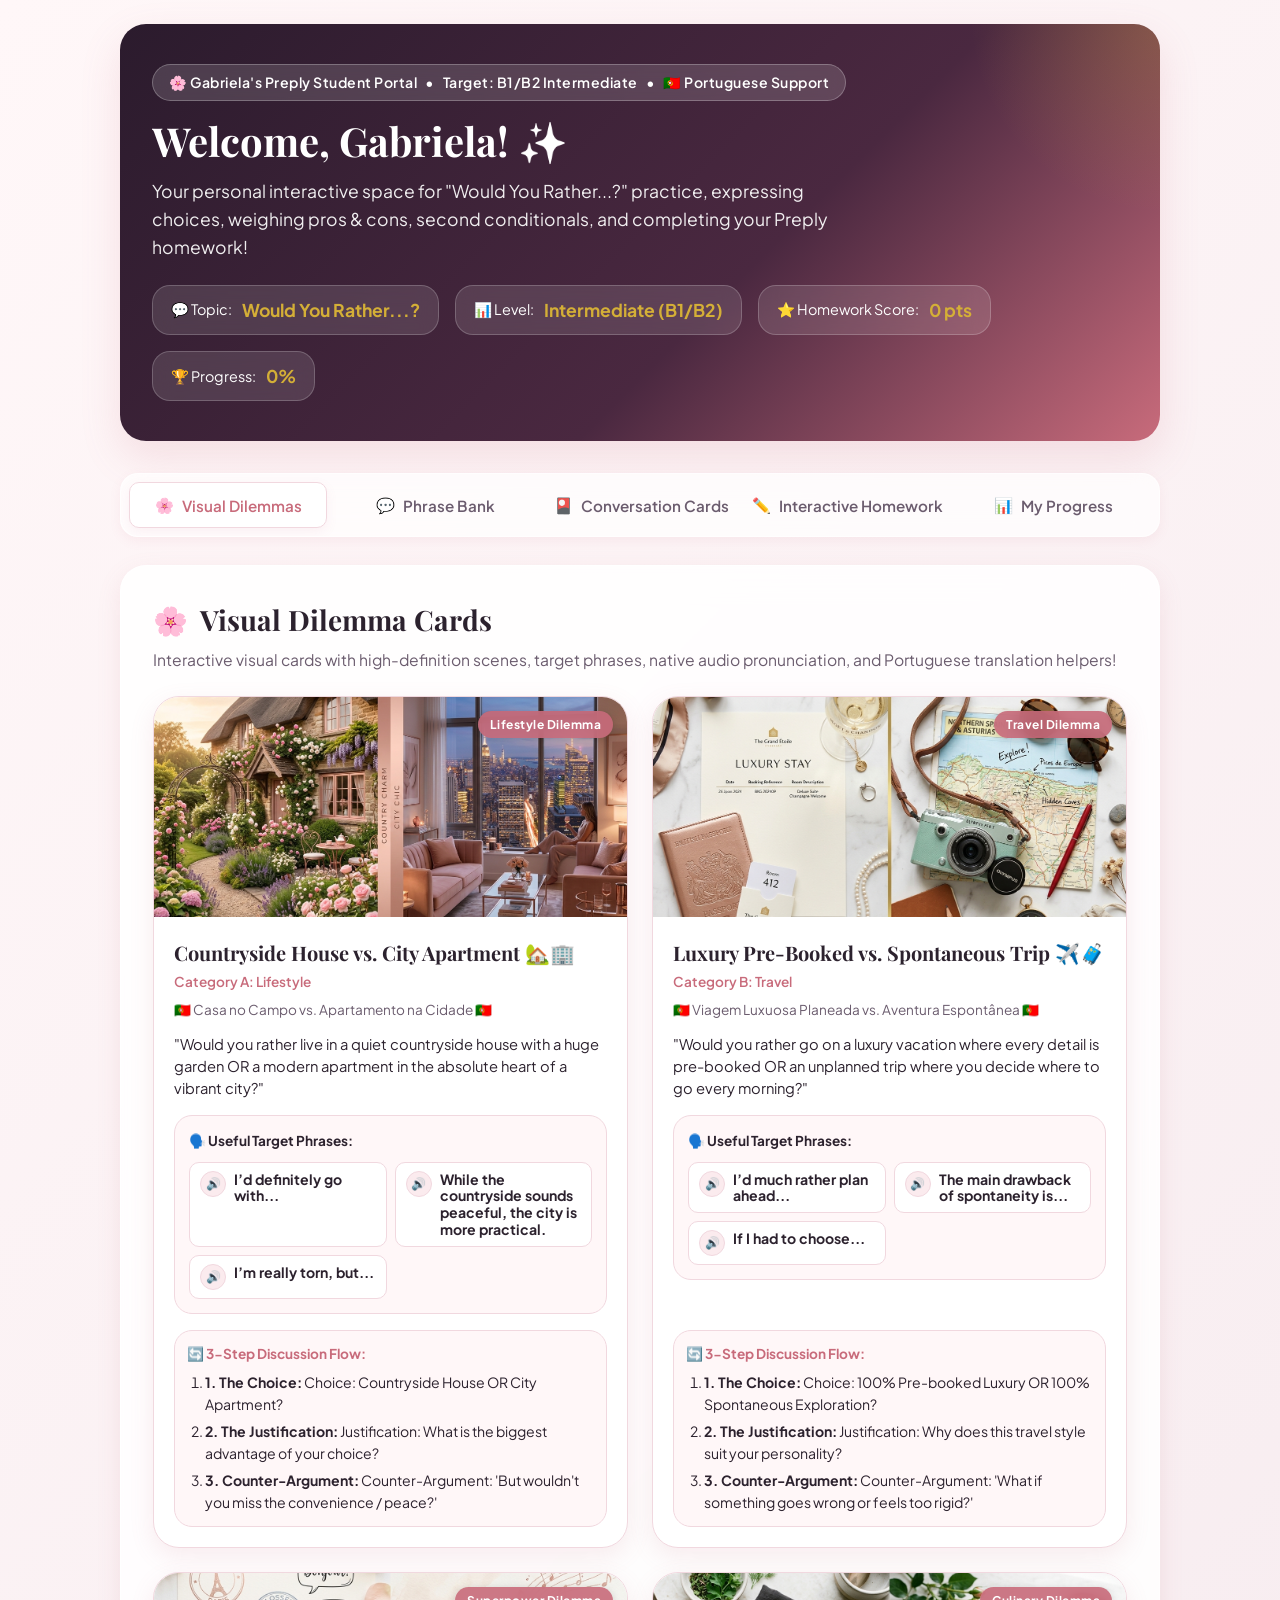
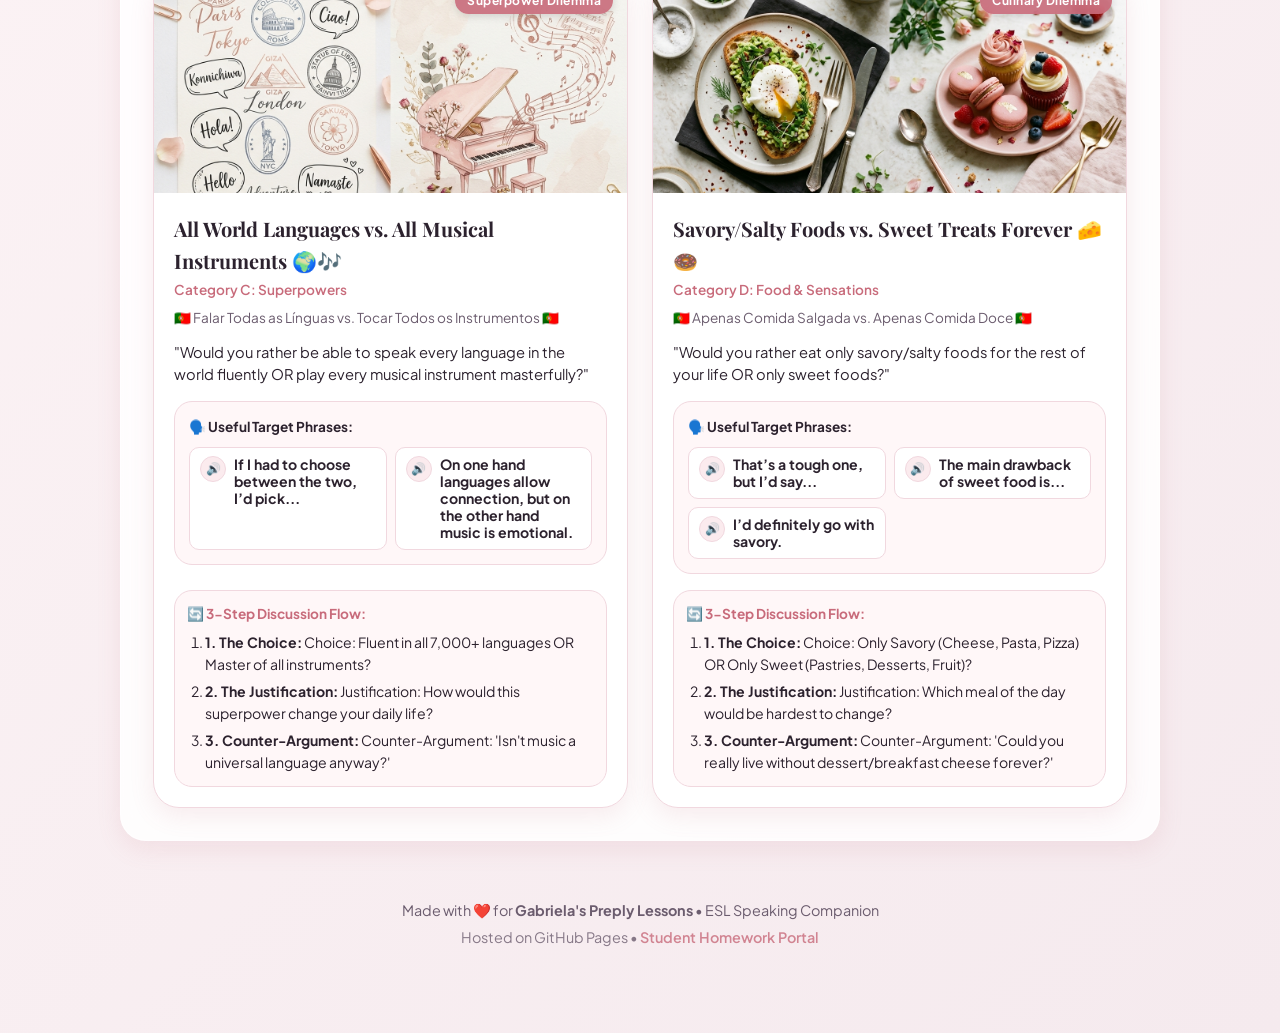
==== student_homework.html @ 7ebcf723 "Add student_homework.html for Gabriela without teacher notes" ====
<!DOCTYPE html>
<html lang="en">
<head>
  <meta charset="UTF-8">
  <meta name="viewport" content="width=device-width, initial-scale=1.0">
  <title>Gabriela's Preply ESL Homework Portal 🌸</title>
  <meta name="description" content="Gabriela's student homework and practice portal for 'Would You Rather...?' speaking practice, second conditionals, and Preply assignments.">
  
  <!-- Google Fonts -->
  <link rel="preconnect" href="https://fonts.googleapis.com">
  <link rel="preconnect" href="https://fonts.gstatic.com" crossorigin>
  <link href="https://fonts.googleapis.com/css2?family=Playfair+Display:ital,wght@0,600;0,700;1,400&family=Plus+Jakarta+Sans:wght@400;500;600;700&display=swap" rel="stylesheet">
  
  <!-- Main Styling -->
  <link rel="stylesheet" href="styles.css">
</head>
<body>

  <div class="app-container">
    
    <!-- Hero Header Banner -->
    <header class="hero-header">
      <div class="hero-badge">
        <span>🌸 Gabriela's Preply Student Portal</span>
        <span>•</span>
        <span>Target: B1/B2 Intermediate</span>
        <span>•</span>
        <span>🇵🇹 Portuguese Support</span>
      </div>

      <h1 class="hero-title">Welcome, Gabriela! ✨</h1>
      <p class="hero-subtitle">
        Your personal interactive space for "Would You Rather...?" practice, expressing choices, weighing pros & cons, second conditionals, and completing your Preply homework!
      </p>
      
      <div class="hero-stats-row">
        <div class="stat-pill">
          <span>💬 Topic:</span>
          <strong>Would You Rather...?</strong>
        </div>
        <div class="stat-pill">
          <span>📊 Level:</span>
          <strong>Intermediate (B1/B2)</strong>
        </div>
        <div class="stat-pill">
          <span>⭐ Homework Score:</span>
          <strong id="header-score-val">0 pts</strong>
        </div>
        <div class="stat-pill">
          <span>🏆 Progress:</span>
          <strong id="header-progress-val">0%</strong>
        </div>
      </div>
    </header>

    <!-- Navigation Tabs (Student Version - No Teacher Notes) -->
    <nav class="nav-tabs" id="main-nav-tabs" role="tablist">
      <button class="tab-btn active" data-tab="visuals" role="tab">
        <span>🌸</span> Visual Dilemmas
      </button>
      <button class="tab-btn" data-tab="phrases" role="tab">
        <span>💬</span> Phrase Bank
      </button>
      <button class="tab-btn" data-tab="cards" role="tab">
        <span>🎴</span> Conversation Cards
      </button>
      <button class="tab-btn" data-tab="quizzes" role="tab">
        <span>✏️</span> Interactive Homework
      </button>
      <button class="tab-btn" data-tab="progress" role="tab">
        <span>📊</span> My Progress
      </button>
    </nav>

    <!-- Main Content Area -->
    <main>

      <!-- TAB 1: VISUAL DILEMMA CARDS -->
      <section id="tab-visuals" class="tab-content active" role="tabpanel">
        <div class="card-section">
          <div class="section-header">
            <div>
              <h2 class="section-title"><span>🌸</span> Visual Dilemma Cards</h2>
              <p class="section-desc">Interactive visual cards with high-definition scenes, target phrases, native audio pronunciation, and Portuguese translation helpers!</p>
            </div>
          </div>

          <div class="visual-cards-grid" id="visual-cards-container">
            <!-- Rendered dynamically by JS -->
          </div>
        </div>
      </section>

      <!-- TAB 2: FUNCTIONAL LANGUAGE PHRASE BANK -->
      <section id="tab-phrases" class="tab-content" role="tabpanel">
        <div class="card-section">
          <div class="section-header">
            <div>
              <h2 class="section-title"><span>💬</span> Phrase Bank & Natural Expressions</h2>
              <p class="section-desc">Master natural phrases for expressing choices, weighing pros & cons, and hesitating politely. Click the speaker icon to listen to British audio pronunciation!</p>
            </div>
          </div>

          <div class="phrases-container" id="functional-phrases-container">
            <!-- Rendered dynamically by JS -->
          </div>
        </div>
      </section>

      <!-- TAB 3: CONVERSATION CARDS -->
      <section id="tab-cards" class="tab-content" role="tabpanel">
        <div class="card-section">
          <div class="section-header">
            <div>
              <h2 class="section-title"><span>🎴</span> "Would You Rather...?" Conversation Cards</h2>
              <p class="section-desc">10 interactive dilemma cards across Lifestyle, Travel, Superpowers, and Food. Click your preferred option to practice justifying your choices!</p>
            </div>
          </div>

          <!-- Category Filter -->
          <div class="category-filter" id="card-category-filter">
            <!-- Rendered by JS -->
          </div>

          <div class="cards-grid" id="conversation-cards-container">
            <!-- Rendered dynamically by JS -->
          </div>
        </div>
      </section>

      <!-- TAB 4: INTERACTIVE HOMEWORK QUIZZES -->
      <section id="tab-quizzes" class="tab-content" role="tabpanel">
        <div class="card-section">
          <div class="section-header">
            <div>
              <h2 class="section-title"><span>✏️</span> Preply Homework & Grammar Practice</h2>
              <p class="section-desc">Complete these exercises to practice second conditionals ("If I had to choose... I would pick...") and functional expressions. Your score saves automatically!</p>
            </div>
          </div>

          <div class="quiz-container" id="quiz-questions-container">
            <!-- Quiz cards rendered by JS -->
          </div>
        </div>
      </section>

      <!-- TAB 5: MY PROGRESS & PREPLY EXPORTER -->
      <section id="tab-progress" class="tab-content" role="tabpanel">
        <div class="card-section">
          <div class="section-header">
            <div>
              <h2 class="section-title"><span>📊</span> Gabriela's Progress & Preply Exporter</h2>
              <p class="section-desc">Review your completed homework score, download your report file, and upload it to your teacher on Preply!</p>
            </div>
          </div>

          <div class="progress-card">
            <div style="display: flex; justify-content: space-between; align-items: center; font-weight: 600;">
              <span>Overall Homework Completion</span>
              <span id="progress-percent-label">0%</span>
            </div>
            
            <div class="progress-bar-container">
              <div class="progress-bar-fill" id="progress-bar-fill"></div>
            </div>

            <h3 class="serif-font" style="margin-bottom: 12px; color: var(--primary);">📋 Preply Homework Summary Report</h3>
            <p style="font-size: 0.9rem; color: var(--text-muted); margin-bottom: 12px;">
              You can copy your report or download it as a text file to send to your teacher on Preply!
            </p>

            <div class="homework-summary-box" id="summary-report-text">
              Generating your report...
            </div>

            <div style="display: flex; gap: 12px; flex-wrap: wrap; margin-bottom: 28px;">
              <button class="btn-primary" id="btn-download-report">
                <span>📥</span> Download Homework (.txt)
              </button>
              <button class="btn-secondary" id="btn-copy-report">
                <span>📋</span> Copy Text Report
              </button>
              <button class="btn-secondary" id="btn-reset-progress" style="margin-left: auto;">
                <span>🔄</span> Reset Progress
              </button>
            </div>

            <!-- Preply Upload Guide Callout -->
            <div class="preply-guide-card">
              <div class="preply-guide-header">
                <span class="preply-logo-badge">Preply 🎓</span>
                <h3 class="serif-font" style="font-size: 1.25rem; color: var(--text-dark); margin: 0;">
                  How to Send Your Homework to Your Teacher on Preply
                </h3>
              </div>
              <p style="font-size: 0.92rem; color: var(--text-muted); margin-bottom: 16px;">
                Follow these simple steps:
              </p>

              <div class="preply-steps-grid">
                <div class="preply-step-item">
                  <div class="step-num">Step 1</div>
                  <div class="step-icon">📥</div>
                  <div class="step-title">Download File</div>
                  <div class="step-desc">Click the pink <strong>"Download Homework (.txt)"</strong> button above to save your homework report onto your phone or computer.</div>
                </div>

                <div class="preply-step-item">
                  <div class="step-num">Step 2</div>
                  <div class="step-icon">💬</div>
                  <div class="step-title">Open Preply Chat</div>
                  <div class="step-desc">Log into <strong>Preply</strong> app or website and open the chat message window with your English teacher.</div>
                </div>

                <div class="preply-step-item">
                  <div class="step-num">Step 3</div>
                  <div class="step-icon">📎</div>
                  <div class="step-title">Attach Document</div>
                  <div class="step-desc">Click the paperclip or plus icon <strong>(📎)</strong> next to the message box and select your downloaded file (<code>Gabriela_WouldYouRather_Homework.txt</code>).</div>
                </div>

                <div class="preply-step-item">
                  <div class="step-num">Step 4</div>
                  <div class="step-icon">🚀</div>
                  <div class="step-title">Send & Celebrate!</div>
                  <div class="step-desc">Press <strong>Send</strong>! Your teacher will receive your full score breakdown and quiz answers.</div>
                </div>
              </div>
            </div>

          </div>
        </div>
      </section>

    </main>

    <!-- Footer -->
    <footer class="footer">
      <p>Made with ❤️ for <strong>Gabriela's Preply Lessons</strong> • ESL Speaking Companion</p>
      <p style="margin-top: 4px; opacity: 0.8;">Hosted on GitHub Pages • <a href="student_homework.html">Student Homework Portal</a></p>
    </footer>

  </div>

  <!-- JavaScript Scripts -->
  <script src="vocabulary-data.js"></script>
  <script src="app.js"></script>
</body>
</html>
---- styles.css ----
/* ==========================================================================
   Gabriela's London ESL Homework Hub - Modern Feminine Aesthetic Design System
   ========================================================================== */

@import url('https://fonts.googleapis.com/css2?family=Playfair+Display:ital,wght@0,600;0,700;1,400&family=Plus+Jakarta+Sans:wght@400;500;600;700&display=swap');

:root {
  /* Color Palette - Elegant Rose Gold & Winter London Theme */
  --primary: #c86b7b;
  --primary-hover: #b45767;
  --primary-light: #fbebee;
  --secondary: #e8a5b8;
  --accent-gold: #d4af37;
  --accent-blue: #3a6073;
  --bg-gradient-start: #fff7f8;
  --bg-gradient-end: #f5eaee;
  --surface: #ffffff;
  --surface-translucent: rgba(255, 255, 255, 0.85);
  --text-dark: #2c222e;
  --text-muted: #6b5c6e;
  --text-light: #8e7a92;
  --border-color: #f1d8df;
  --border-hover: #e5b6c3;
  
  /* Status Colors */
  --success: #2e7d32;
  --success-bg: #e8f5e9;
  --error: #c62828;
  --error-bg: #ffebee;
  
  /* Shadows & Glassmorphism */
  --shadow-sm: 0 4px 12px rgba(200, 107, 123, 0.08);
  --shadow-md: 0 8px 24px rgba(200, 107, 123, 0.12);
  --shadow-lg: 0 16px 40px rgba(200, 107, 123, 0.16);
  --glass-border: 1px solid rgba(255, 255, 255, 0.6);
  
  /* Border Radius */
  --radius-sm: 10px;
  --radius-md: 18px;
  --radius-lg: 26px;
  --radius-full: 9999px;
  
  /* Transitions */
  --transition: all 0.3s cubic-bezier(0.4, 0, 0.2, 1);
}

/* Base Styles */
* {
  box-sizing: border-box;
  margin: 0;
  padding: 0;
}

body {
  font-family: 'Plus Jakarta Sans', sans-serif;
  background: linear-gradient(135deg, var(--bg-gradient-start) 0%, var(--bg-gradient-end) 100%);
  color: var(--text-dark);
  min-height: 100vh;
  line-height: 1.6;
  padding-bottom: 60px;
}

/* Typography */
h1, h2, h3, .serif-font {
  font-family: 'Playfair Display', serif;
}

/* App Container */
.app-container {
  max-width: 1080px;
  margin: 0 auto;
  padding: 24px 20px;
}

/* Top Banner / Hero Header */
.hero-header {
  background: linear-gradient(135deg, #2b1b2d 0%, #4a2840 60%, #c86b7b 100%);
  color: #ffffff;
  border-radius: var(--radius-lg);
  padding: 40px 32px;
  box-shadow: var(--shadow-lg);
  position: relative;
  overflow: hidden;
  margin-bottom: 32px;
}

.hero-header::before {
  content: "";
  position: absolute;
  top: -50%;
  right: -20%;
  width: 400px;
  height: 400px;
  background: radial-gradient(circle, rgba(212, 175, 55, 0.25) 0%, rgba(255, 255, 255, 0) 70%);
  pointer-events: none;
}

.hero-badge {
  display: inline-flex;
  align-items: center;
  gap: 8px;
  background: rgba(255, 255, 255, 0.15);
  backdrop-filter: blur(8px);
  padding: 6px 16px;
  border-radius: var(--radius-full);
  font-size: 0.88rem;
  font-weight: 600;
  letter-spacing: 0.5px;
  margin-bottom: 16px;
  border: 1px solid rgba(255, 255, 255, 0.25);
}

.hero-title {
  font-size: 2.5rem;
  font-weight: 700;
  line-height: 1.2;
  margin-bottom: 12px;
  background: linear-gradient(120deg, #ffffff 60%, #f7d6de 100%);
  -webkit-background-clip: text;
  -webkit-text-fill-color: transparent;
}

.hero-subtitle {
  font-size: 1.1rem;
  opacity: 0.92;
  max-width: 680px;
  font-weight: 400;
  margin-bottom: 24px;
}

.hero-stats-row {
  display: flex;
  flex-wrap: wrap;
  gap: 16px;
}

.stat-pill {
  background: rgba(255, 255, 255, 0.12);
  backdrop-filter: blur(10px);
  border: 1px solid rgba(255, 255, 255, 0.2);
  padding: 10px 18px;
  border-radius: var(--radius-md);
  font-size: 0.9rem;
  display: flex;
  align-items: center;
  gap: 10px;
}

.stat-pill strong {
  color: var(--accent-gold);
  font-size: 1.1rem;
}

/* Navigation Tabs */
.nav-tabs {
  display: flex;
  gap: 10px;
  background: rgba(255, 255, 255, 0.7);
  backdrop-filter: blur(12px);
  padding: 8px;
  border-radius: var(--radius-md);
  margin-bottom: 28px;
  box-shadow: var(--shadow-sm);
  border: var(--glass-border);
  overflow-x: auto;
  scrollbar-width: none;
}

.nav-tabs::-webkit-scrollbar {
  display: none;
}

.tab-btn {
  flex: 1;
  min-width: 140px;
  padding: 12px 18px;
  border: none;
  background: transparent;
  color: var(--text-muted);
  font-family: inherit;
  font-size: 0.95rem;
  font-weight: 600;
  border-radius: var(--radius-sm);
  cursor: pointer;
  transition: var(--transition);
  display: flex;
  align-items: center;
  justify-content: center;
  gap: 8px;
  white-space: nowrap;
}

.tab-btn:hover {
  color: var(--primary);
  background: rgba(200, 107, 123, 0.08);
}

.tab-btn.active {
  background: var(--surface);
  color: var(--primary);
  box-shadow: var(--shadow-sm);
  border: 1px solid var(--border-color);
}

/* Tab Content Sections */
.tab-content {
  display: none;
  animation: fadeIn 0.4s ease-in-out;
}

.tab-content.active {
  display: block;
}

@keyframes fadeIn {
  from { opacity: 0; transform: translateY(8px); }
  to { opacity: 1; transform: translateY(0); }
}

/* Cards & Containers */
.card-section {
  background: var(--surface-translucent);
  backdrop-filter: blur(16px);
  border-radius: var(--radius-lg);
  padding: 32px;
  box-shadow: var(--shadow-md);
  border: var(--glass-border);
  margin-bottom: 28px;
}

.section-header {
  margin-bottom: 24px;
  display: flex;
  align-items: center;
  justify-content: space-between;
  flex-wrap: wrap;
  gap: 12px;
}

.section-title {
  font-size: 1.75rem;
  color: var(--text-dark);
  display: flex;
  align-items: center;
  gap: 12px;
}

.section-desc {
  color: var(--text-muted);
  font-size: 0.98rem;
  margin-top: 4px;
}

/* Category Filter Pills */
.category-filter {
  display: flex;
  gap: 10px;
  flex-wrap: wrap;
  margin-bottom: 24px;
}

.filter-btn {
  padding: 8px 16px;
  border-radius: var(--radius-full);
  border: 1px solid var(--border-color);
  background: var(--surface);
  color: var(--text-muted);
  font-family: inherit;
  font-size: 0.88rem;
  font-weight: 600;
  cursor: pointer;
  transition: var(--transition);
}

.filter-btn:hover, .filter-btn.active {
  background: var(--primary);
  color: #ffffff;
  border-color: var(--primary);
  box-shadow: var(--shadow-sm);
}

/* Flashcards Grid & Card Component */
.flashcards-grid {
  display: grid;
  grid-template-columns: repeat(auto-fill, minmax(280px, 1fr));
  gap: 20px;
}

.flashcard {
  perspective: 1000px;
  height: 275px;
  cursor: pointer;
}

.flashcard-inner {
  position: relative;
  width: 100%;
  height: 100%;
  transition: transform 0.6s cubic-bezier(0.4, 0, 0.2, 1);
  transform-style: preserve-3d;
}

.flashcard.flipped .flashcard-inner {
  transform: rotateY(180deg);
}

.flashcard-front, .flashcard-back {
  position: absolute;
  width: 100%;
  height: 100%;
  backface-visibility: hidden;
  border-radius: var(--radius-md);
  padding: 18px 20px;
  display: flex;
  flex-direction: column;
  justify-content: space-between;
  box-shadow: var(--shadow-sm);
  border: 1px solid var(--border-color);
  overflow: hidden;
}

.flashcard-front {
  background: linear-gradient(145deg, #ffffff 0%, #fff7f9 100%);
  color: var(--text-dark);
}

.flashcard-back {
  background: linear-gradient(145deg, #4a2840 0%, #2b1b2d 100%);
  color: #ffffff;
  transform: rotateY(180deg);
}

.card-top {
  display: flex;
  justify-content: space-between;
  align-items: center;
  flex-shrink: 0;
}

.pos-tag {
  font-size: 0.72rem;
  font-weight: 700;
  text-transform: uppercase;
  letter-spacing: 0.5px;
  padding: 4px 10px;
  border-radius: var(--radius-full);
  background: var(--primary-light);
  color: var(--primary);
}

.flashcard-back .pos-tag {
  background: rgba(255, 255, 255, 0.15);
  color: var(--accent-gold);
}

.audio-btn {
  background: rgba(200, 107, 123, 0.1);
  border: none;
  width: 34px;
  height: 34px;
  border-radius: 50%;
  color: var(--primary);
  font-size: 1rem;
  cursor: pointer;
  transition: var(--transition);
  display: flex;
  align-items: center;
  justify-content: center;
  flex-shrink: 0;
}

.audio-btn:hover {
  background: var(--primary);
  color: #ffffff;
  transform: scale(1.1);
}

.card-body {
  flex: 1;
  display: flex;
  flex-direction: column;
  justify-content: center;
  overflow-y: auto;
  margin: 6px 0;
  padding-right: 2px;
  scrollbar-width: thin;
}

.card-word {
  font-size: clamp(1.2rem, 3.5vw, 1.45rem);
  font-weight: 700;
  color: var(--primary);
  line-height: 1.25;
  margin-top: 4px;
  word-wrap: break-word;
}

.card-phonetic {
  font-size: 0.82rem;
  color: var(--text-light);
  font-style: italic;
  margin-top: 2px;
}

.card-pt-translation {
  font-size: 0.85rem;
  font-weight: 600;
  color: #c86b7b;
  margin-top: 8px;
  background: var(--primary-light);
  padding: 3px 10px;
  border-radius: var(--radius-full);
  display: inline-block;
  align-self: flex-start;
}

.card-hint-text {
  font-size: 0.78rem;
  color: var(--text-muted);
  text-align: center;
  flex-shrink: 0;
}

.flashcard-back .card-definition {
  font-size: 0.94rem;
  font-weight: 500;
  line-height: 1.35;
}

.flashcard-back .card-example {
  font-size: 0.84rem;
  opacity: 0.9;
  font-style: italic;
  margin-top: 6px;
  border-left: 2px solid var(--accent-gold);
  padding-left: 8px;
  line-height: 1.3;
}

.flashcard-back .card-tip {
  font-size: 0.78rem;
  color: var(--accent-gold);
  margin-top: 6px;
  padding-top: 6px;
  border-top: 1px dashed rgba(255, 255, 255, 0.15);
  flex-shrink: 0;
  line-height: 1.3;
}

/* Quiz Container & Questions */
.quiz-container {
  display: flex;
  flex-direction: column;
  gap: 24px;
}

.quiz-card {
  background: var(--surface);
  border-radius: var(--radius-md);
  padding: 24px;
  border: 1px solid var(--border-color);
  box-shadow: var(--shadow-sm);
  transition: var(--transition);
}

.quiz-question {
  font-size: 1.1rem;
  font-weight: 600;
  margin-bottom: 16px;
  color: var(--text-dark);
}

.quiz-options {
  display: flex;
  flex-direction: column;
  gap: 10px;
}

.option-btn {
  padding: 14px 20px;
  border-radius: var(--radius-sm);
  border: 1.5px solid var(--border-color);
  background: var(--surface);
  color: var(--text-dark);
  font-family: inherit;
  font-size: 0.95rem;
  font-weight: 500;
  text-align: left;
  cursor: pointer;
  transition: var(--transition);
  display: flex;
  align-items: center;
  justify-content: space-between;
}

.option-btn:hover:not(:disabled) {
  border-color: var(--primary);
  background: var(--primary-light);
  transform: translateX(4px);
}

.option-btn.selected-correct {
  background: var(--success-bg) !important;
  border-color: var(--success) !important;
  color: var(--success) !important;
  font-weight: 700;
}

.option-btn.selected-incorrect {
  background: var(--error-bg) !important;
  border-color: var(--error) !important;
  color: var(--error) !important;
}

/* Fill in the Blank Input */
.fill-blank-box {
  display: flex;
  gap: 12px;
  align-items: center;
  flex-wrap: wrap;
  margin-top: 12px;
}

.blank-input {
  padding: 12px 18px;
  border: 2px solid var(--border-color);
  border-radius: var(--radius-sm);
  font-family: inherit;
  font-size: 1rem;
  outline: none;
  transition: var(--transition);
  min-width: 180px;
}

.blank-input:focus {
  border-color: var(--primary);
  box-shadow: 0 0 0 3px rgba(200, 107, 123, 0.2);
}

.btn-primary {
  padding: 12px 24px;
  background: linear-gradient(135deg, var(--primary) 0%, var(--primary-hover) 100%);
  color: #ffffff;
  border: none;
  border-radius: var(--radius-sm);
  font-family: inherit;
  font-size: 0.95rem;
  font-weight: 600;
  cursor: pointer;
  transition: var(--transition);
  box-shadow: var(--shadow-sm);
  display: inline-flex;
  align-items: center;
  justify-content: center;
  gap: 8px;
}

.btn-primary:hover {
  transform: translateY(-2px);
  box-shadow: var(--shadow-md);
}

.btn-secondary {
  padding: 12px 24px;
  background: var(--surface);
  color: var(--primary);
  border: 1.5px solid var(--primary);
  border-radius: var(--radius-sm);
  font-family: inherit;
  font-size: 0.95rem;
  font-weight: 600;
  cursor: pointer;
  transition: var(--transition);
}

.btn-secondary:hover {
  background: var(--primary-light);
}

.feedback-msg {
  margin-top: 14px;
  padding: 12px 16px;
  border-radius: var(--radius-sm);
  font-size: 0.92rem;
  font-weight: 600;
  display: none;
}

.feedback-msg.show-success {
  display: block;
  background: var(--success-bg);
  color: var(--success);
  border: 1px solid var(--success);
}

.feedback-msg.show-error {
  display: block;
  background: var(--error-bg);
  color: var(--error);
  border: 1px solid var(--error);
}

/* Roleplay Simulator */
.roleplay-card {
  background: var(--surface);
  border-radius: var(--radius-md);
  padding: 28px;
  border: 1px solid var(--border-color);
  box-shadow: var(--shadow-sm);
  margin-bottom: 24px;
}

.dialogue-box {
  background: #fcf6f8;
  border-radius: var(--radius-md);
  padding: 20px;
  margin-bottom: 20px;
  border-left: 4px solid var(--primary);
}

.dialogue-speaker {
  font-weight: 700;
  color: var(--primary);
  font-size: 0.88rem;
  text-transform: uppercase;
  letter-spacing: 0.5px;
  margin-bottom: 4px;
}

.dialogue-text {
  font-size: 1.1rem;
  color: var(--text-dark);
  font-style: italic;
}

/* Winter Tips Grid */
.tips-grid {
  display: grid;
  grid-template-columns: repeat(auto-fill, minmax(240px, 1fr));
  gap: 20px;
}

.tip-card {
  background: var(--surface);
  border-radius: var(--radius-md);
  padding: 24px;
  border: 1px solid var(--border-color);
  box-shadow: var(--shadow-sm);
  transition: var(--transition);
}

.tip-card:hover {
  transform: translateY(-4px);
  box-shadow: var(--shadow-md);
  border-color: var(--border-hover);
}

.tip-icon {
  font-size: 2.2rem;
  margin-bottom: 12px;
}

.tip-title {
  font-size: 1.15rem;
  color: var(--text-dark);
  margin-bottom: 8px;
}

.tip-text {
  font-size: 0.92rem;
  color: var(--text-muted);
  line-height: 1.5;
}

/* Progress Tracker Section */
.progress-card {
  background: linear-gradient(145deg, #ffffff 0%, #fff8fa 100%);
  border-radius: var(--radius-lg);
  padding: 32px;
  box-shadow: var(--shadow-md);
  border: 1px solid var(--border-color);
}

.progress-bar-container {
  height: 16px;
  background: #f1d8df;
  border-radius: var(--radius-full);
  overflow: hidden;
  margin: 16px 0 24px 0;
}

.progress-bar-fill {
  height: 100%;
  background: linear-gradient(90deg, var(--secondary) 0%, var(--primary) 100%);
  width: 0%;
  transition: width 0.6s cubic-bezier(0.4, 0, 0.2, 1);
  border-radius: var(--radius-full);
}

.homework-summary-box {
  background: #fbf5f7;
  border-radius: var(--radius-md);
  padding: 20px;
  border: 1px dashed var(--primary);
  font-family: monospace;
  font-size: 0.9rem;
  color: var(--text-dark);
  white-space: pre-wrap;
  margin-bottom: 20px;
}

/* Footer */
.footer {
  text-align: center;
  padding: 30px 20px 0 20px;
  color: var(--text-muted);
  font-size: 0.9rem;
}

.footer a {
  color: var(--primary);
  text-decoration: none;
  font-weight: 600;
}

.footer a:hover {
  text-decoration: underline;
}

/* Preply Upload Guide Card */
.preply-guide-card {
  background: linear-gradient(135deg, #fffcfd 0%, #f9edf1 100%);
  border-radius: var(--radius-md);
  padding: 24px;
  border: 1.5px solid var(--border-color);
  box-shadow: var(--shadow-sm);
  margin-top: 20px;
}

.preply-guide-header {
  display: flex;
  align-items: center;
  gap: 12px;
  margin-bottom: 12px;
}

.preply-logo-badge {
  background: #ff5a5f;
  color: #ffffff;
  font-weight: 700;
  font-size: 0.85rem;
  padding: 4px 12px;
  border-radius: var(--radius-full);
  letter-spacing: 0.5px;
}

.preply-steps-grid {
  display: grid;
  grid-template-columns: repeat(auto-fit, minmax(200px, 1fr));
  gap: 16px;
  margin-top: 16px;
}

.preply-step-item {
  background: var(--surface);
  border-radius: var(--radius-sm);
  padding: 16px;
  border: 1px solid var(--border-color);
  display: flex;
  flex-direction: column;
  position: relative;
}

.step-num {
  font-size: 0.72rem;
  font-weight: 800;
  color: var(--primary);
  text-transform: uppercase;
  letter-spacing: 0.8px;
  margin-bottom: 4px;
}

.step-icon {
  font-size: 1.8rem;
  margin-bottom: 8px;
}

.step-title {
  font-weight: 700;
  font-size: 0.95rem;
  color: var(--text-dark);
  margin-bottom: 6px;
}

.step-desc {
  font-size: 0.82rem;
  color: var(--text-muted);
  line-height: 1.4;
}

.step-desc code {
  background: var(--primary-light);
  color: var(--primary);
  padding: 2px 6px;
  border-radius: 4px;
  font-size: 0.78rem;
}

/* Responsive adjustments */
@media (max-width: 768px) {
  .hero-header {
    padding: 28px 20px;
  }
  .hero-title {
    font-size: 1.85rem;
  }
  .card-section {
    padding: 20px;
  }
  .flashcards-grid {
    grid-template-columns: 1fr;
  }
}

/* ==========================================================================
   5x5 Vocab Grid Game Styling
   ========================================================================== */
.btn-primary-sm {
  background: var(--primary);
  color: #ffffff;
  border: none;
  border-radius: var(--radius-full);
  padding: 8px 16px;
  font-size: 0.85rem;
  font-weight: 600;
  cursor: pointer;
  display: inline-flex;
  align-items: center;
  gap: 6px;
  transition: var(--transition);
  box-shadow: 0 3px 10px rgba(200, 107, 123, 0.25);
}

.btn-primary-sm:hover {
  background: var(--primary-hover);
  transform: translateY(-2px);
  box-shadow: 0 5px 14px rgba(200, 107, 123, 0.35);
}

/* Audio Targets Bar */
.audio-targets-bar {
  background: linear-gradient(135deg, rgba(200, 107, 123, 0.08) 0%, rgba(212, 175, 55, 0.08) 100%);
  border: 1px solid var(--border-color);
  border-radius: var(--radius-md);
  padding: 18px 20px;
  margin-bottom: 24px;
}

.audio-targets-header {
  display: flex;
  justify-content: space-between;
  align-items: center;
  margin-bottom: 14px;
  flex-wrap: wrap;
  gap: 10px;
}

.audio-title {
  display: flex;
  align-items: center;
  gap: 8px;
  font-size: 1.05rem;
  color: var(--text-dark);
}

.pulse-icon {
  display: inline-block;
  animation: pulseAudio 1.8s infinite ease-in-out;
}

@keyframes pulseAudio {
  0%, 100% { transform: scale(1); opacity: 1; }
  50% { transform: scale(1.2); opacity: 0.85; }
}

.target-chips-container {
  display: flex;
  gap: 10px;
  flex-wrap: wrap;
}

.target-chip {
  background: #ffffff;
  border: 1px solid var(--border-hover);
  border-radius: var(--radius-full);
  padding: 8px 16px;
  font-size: 0.9rem;
  font-weight: 600;
  color: var(--text-dark);
  cursor: pointer;
  display: flex;
  align-items: center;
  gap: 8px;
  transition: var(--transition);
  box-shadow: var(--shadow-sm);
}

.target-chip:hover {
  border-color: var(--primary);
  transform: translateY(-2px);
  box-shadow: var(--shadow-md);
  color: var(--primary);
}

.target-chip.playing {
  background: var(--primary-light);
  border-color: var(--primary);
  color: var(--primary);
  animation: chipPulse 1s infinite alternate;
}

@keyframes chipPulse {
  from { box-shadow: 0 0 0 0 rgba(200, 107, 123, 0.4); }
  to { box-shadow: 0 0 0 8px rgba(200, 107, 123, 0); }
}

.target-num-badge {
  background: var(--primary);
  color: #ffffff;
  font-size: 0.75rem;
  font-weight: 700;
  width: 22px;
  height: 22px;
  border-radius: 50%;
  display: flex;
  align-items: center;
  justify-content: center;
}

/* Grid Controls Row */
.grid-controls-row {
  display: flex;
  justify-content: space-between;
  align-items: center;
  margin-bottom: 20px;
  flex-wrap: wrap;
  gap: 14px;
}

.status-badge {
  background: #ffffff;
  border: 1px solid var(--border-color);
  padding: 8px 16px;
  border-radius: var(--radius-full);
  font-size: 0.9rem;
  font-weight: 600;
  color: var(--text-muted);
  box-shadow: var(--shadow-sm);
}

.status-badge.active-count {
  background: var(--primary-light);
  color: var(--primary);
  border-color: var(--primary);
}

.grid-actions {
  display: flex;
  gap: 10px;
}

/* Results Banner */
.grid-result-card {
  border-radius: var(--radius-md);
  padding: 16px 20px;
  margin-bottom: 24px;
  animation: fadeInDown 0.4s ease-out;
}

@keyframes fadeInDown {
  from { opacity: 0; transform: translateY(-10px); }
  to { opacity: 1; transform: translateY(0); }
}

.grid-result-card.result-success {
  background: var(--success-bg);
  border: 1.5px solid var(--success);
  color: var(--success);
}

.grid-result-card.result-partial {
  background: #fff8e1;
  border: 1.5px solid var(--accent-gold);
  color: #8f6b00;
}

.grid-result-card.result-try {
  background: var(--error-bg);
  border: 1.5px solid var(--error);
  color: var(--error);
}

/* 5x5 Board Wrapper & Grid */
.grid-game-wrapper {
  overflow-x: auto;
  padding: 6px 2px 20px 2px;
}

.grid-5x5-board {
  display: grid;
  grid-template-columns: 42px repeat(5, minmax(130px, 1fr));
  gap: 10px;
  align-items: stretch;
  min-width: 680px;
}

.grid-axis-label {
  display: flex;
  align-items: center;
  justify-content: center;
  font-family: 'Playfair Display', serif;
  font-weight: 700;
  font-size: 1.1rem;
  color: var(--primary);
  background: rgba(200, 107, 123, 0.06);
  border-radius: var(--radius-sm);
  user-select: none;
}

.grid-cell {
  position: relative;
  background: #ffffff;
  border: 1.5px solid var(--border-color);
  border-radius: var(--radius-md);
  padding: 24px 10px 14px 10px;
  display: flex;
  flex-direction: column;
  align-items: center;
  justify-content: center;
  text-align: center;
  min-height: 105px;
  cursor: pointer;
  transition: var(--transition);
  box-shadow: var(--shadow-sm);
  user-select: none;
}

.grid-cell:hover {
  transform: translateY(-4px);
  box-shadow: var(--shadow-md);
  border-color: var(--border-hover);
}

.cell-coord-badge {
  position: absolute;
  top: 6px;
  left: 6px;
  background: rgba(200, 107, 123, 0.12);
  color: var(--primary);
  font-weight: 700;
  font-size: 0.72rem;
  padding: 2px 7px;
  border-radius: 6px;
  letter-spacing: 0.5px;
}

.cell-word-text {
  font-size: 0.95rem;
  font-weight: 700;
  color: var(--text-dark);
  line-height: 1.3;
  margin-top: 4px;
  margin-bottom: 4px;
}

.cell-hint-text {
  font-size: 0.75rem;
  color: var(--text-muted);
  opacity: 0.85;
}

/* Grid Cell States */
.grid-cell.selected {
  background: var(--primary-light);
  border: 2px solid var(--primary);
  box-shadow: 0 6px 18px rgba(200, 107, 123, 0.25);
  transform: translateY(-2px);
}

.grid-cell.selected .cell-coord-badge {
  background: var(--primary);
  color: #ffffff;
}

.grid-cell.correct {
  background: var(--success-bg) !important;
  border: 2px solid var(--success) !important;
  color: var(--success) !important;
}

.grid-cell.correct .cell-word-text {
  color: var(--success);
}

.grid-cell.correct .cell-coord-badge {
  background: var(--success);
  color: #ffffff;
}

.grid-cell.incorrect {
  background: var(--error-bg) !important;
  border: 2px solid var(--error) !important;
}

.grid-cell.incorrect .cell-word-text {
  color: var(--error);
}

.grid-cell.incorrect .cell-coord-badge {
  background: var(--error);
  color: #ffffff;
}

.grid-cell.missed {
  background: #fffde7 !important;
  border: 2px dashed var(--accent-gold) !important;
  animation: pulseGold 1.5s infinite alternate;
}

@keyframes pulseGold {
  from { box-shadow: 0 0 0 0 rgba(212, 175, 55, 0.4); }
  to { box-shadow: 0 0 10px 4px rgba(212, 175, 55, 0.2); }
}

.grid-cell.missed .cell-coord-badge {
  background: var(--accent-gold);
  color: #ffffff;
}

.cell-status-icon {
  position: absolute;
  bottom: 6px;
  right: 6px;
  font-size: 0.95rem;
}

/* Mobile responsive fixes for Grid */
@media (max-width: 600px) {
  .grid-5x5-board {
    min-width: 580px;
    gap: 6px;
  }
  .grid-cell {
    min-height: 90px;
    padding: 20px 6px 10px 6px;
  }
  .cell-word-text {
    font-size: 0.85rem;
  }
}

/* 5-Stage Tracker Bar */
.stage-tracker-bar {
  background: #ffffff;
  border: 1px solid var(--border-color);
  border-radius: var(--radius-md);
  padding: 16px 20px;
  margin-bottom: 20px;
  box-shadow: var(--shadow-sm);
}

.stage-tracker-info {
  display: flex;
  justify-content: space-between;
  align-items: center;
  margin-bottom: 12px;
  font-weight: 700;
}

.stage-title-label {
  font-size: 1rem;
  color: var(--primary);
  font-family: 'Playfair Display', serif;
}

.stage-score-label {
  font-size: 0.88rem;
  color: var(--text-muted);
}

.stage-dots-container {
  display: grid;
  grid-template-columns: repeat(5, 1fr);
  gap: 8px;
}

.stage-dot {
  background: var(--bg-gradient-end);
  border: 1.5px solid var(--border-color);
  border-radius: var(--radius-full);
  padding: 8px 12px;
  text-align: center;
  font-size: 0.8rem;
  font-weight: 700;
  color: var(--text-muted);
  transition: var(--transition);
  display: flex;
  align-items: center;
  justify-content: center;
  gap: 6px;
}

.stage-dot.current {
  background: var(--primary-light);
  border-color: var(--primary);
  color: var(--primary);
  box-shadow: 0 0 10px rgba(200, 107, 123, 0.25);
  transform: scale(1.02);
}

.stage-dot.completed {
  background: var(--success-bg);
  border-color: var(--success);
  color: var(--success);
}

/* Final 5-Stage Celebration Card */
.final-results-card {
  background: linear-gradient(135deg, #fff9e6 0%, #fff0f3 100%);
  border: 2px solid var(--accent-gold);
  border-radius: var(--radius-lg);
  padding: 28px 24px;
  text-align: center;
  margin-bottom: 24px;
  box-shadow: var(--shadow-md);
  animation: bounceIn 0.5s ease-out;
}

@keyframes bounceIn {
  0% { transform: scale(0.9); opacity: 0; }
  60% { transform: scale(1.03); opacity: 1; }
  100% { transform: scale(1); }
}

.final-stars-row {
  font-size: 2.2rem;
  margin-bottom: 10px;
}

.final-title {
  font-family: 'Playfair Display', serif;
  font-size: 1.6rem;
  color: var(--text-dark);
  margin-bottom: 8px;
}

.final-desc {
  font-size: 1rem;
  color: var(--text-muted);
  margin-bottom: 18px;
}

.final-score-pill {
  display: inline-block;
  background: var(--accent-gold);
  color: #ffffff;
  padding: 8px 20px;
  border-radius: var(--radius-full);
  font-weight: 800;
  font-size: 1.1rem;
  margin-bottom: 20px;
  box-shadow: 0 4px 12px rgba(212, 175, 55, 0.3);
}

/* ==========================================================================
   Visual Learning Cards & Teacher Lesson Plan Styles
   ========================================================================== */

.visual-cards-grid {
  display: grid;
  grid-template-columns: repeat(auto-fit, minmax(320px, 1fr));
  gap: 24px;
  margin-top: 20px;
}

.visual-card {
  background: var(--surface);
  border: 1px solid var(--border-color);
  border-radius: var(--radius-lg);
  overflow: hidden;
  box-shadow: var(--shadow-md);
  transition: var(--transition);
  display: flex;
  flex-direction: column;
}

.visual-card:hover {
  transform: translateY(-6px);
  box-shadow: var(--shadow-lg);
  border-color: var(--border-hover);
}

.visual-card-image-wrap {
  position: relative;
  width: 100%;
  height: 220px;
  overflow: hidden;
}

.visual-card-img {
  width: 100%;
  height: 100%;
  object-fit: cover;
  transition: transform 0.5s ease;
}

.visual-card:hover .visual-card-img {
  transform: scale(1.05);
}

.visual-card-badge {
  position: absolute;
  top: 14px;
  right: 14px;
  background: rgba(200, 107, 123, 0.9);
  backdrop-filter: blur(8px);
  color: #fff;
  font-size: 0.75rem;
  font-weight: 700;
  padding: 4px 12px;
  border-radius: var(--radius-full);
  letter-spacing: 0.5px;
  box-shadow: 0 2px 8px rgba(0,0,0,0.15);
}

.visual-card-body {
  padding: 20px;
  display: flex;
  flex-direction: column;
  flex: 1;
}

.visual-card-title {
  font-family: 'Playfair Display', serif;
  font-size: 1.25rem;
  color: var(--text-dark);
  margin-bottom: 2px;
}

.visual-card-subtitle {
  font-size: 0.85rem;
  font-weight: 600;
  color: var(--primary);
  margin-bottom: 6px;
}

.visual-card-pt {
  font-size: 0.85rem;
  color: var(--text-muted);
  margin-bottom: 12px;
}

.visual-card-desc {
  font-size: 0.92rem;
  color: var(--text-dark);
  line-height: 1.5;
  margin-bottom: 16px;
}

.visual-vocab-section {
  background: var(--bg-gradient-start);
  border: 1px solid var(--border-color);
  border-radius: var(--radius-md);
  padding: 14px;
  margin-bottom: 16px;
}

.visual-section-heading {
  font-size: 0.85rem;
  font-weight: 700;
  color: var(--text-dark);
  margin-bottom: 10px;
}

.visual-vocab-chips {
  display: grid;
  grid-template-columns: repeat(auto-fit, minmax(130px, 1fr));
  gap: 8px;
}

.vocab-chip {
  background: var(--surface);
  border: 1px solid var(--border-color);
  border-radius: var(--radius-sm);
  padding: 8px 10px;
  display: flex;
  align-items: flex-start;
  gap: 8px;
  transition: var(--transition);
}

.vocab-chip:hover {
  border-color: var(--primary);
}

.audio-btn-sm {
  background: var(--primary-light);
  border: 1px solid var(--border-color);
  color: var(--primary);
  border-radius: 50%;
  width: 26px;
  height: 26px;
  font-size: 0.75rem;
  cursor: pointer;
  display: flex;
  align-items: center;
  justify-content: center;
  flex-shrink: 0;
  transition: var(--transition);
}

.audio-btn-sm:hover {
  background: var(--primary);
  color: #fff;
  transform: scale(1.1);
}

.vocab-chip-info {
  display: flex;
  flex-direction: column;
  line-height: 1.2;
}

.visual-speaking-prompt {
  background: #fff;
  border-top: 2px dashed var(--secondary);
  padding-top: 12px;
  margin-top: auto;
}

/* Teacher Lesson Plan Timeline */
.teacher-plan-container {
  max-width: 900px;
  margin: 0 auto;
}

.meta-tag {
  background: var(--surface);
  border: 1px solid var(--border-color);
  padding: 6px 14px;
  border-radius: var(--radius-full);
  font-size: 0.85rem;
  color: var(--text-dark);
}

.timeline-stepper {
  display: flex;
  flex-direction: column;
  gap: 16px;
  position: relative;
  padding-left: 20px;
  border-left: 3px solid var(--secondary);
}

.timeline-step-card {
  position: relative;
  background: var(--surface);
  border: 1px solid var(--border-color);
  border-radius: var(--radius-md);
  padding: 20px;
  box-shadow: var(--shadow-sm);
  transition: var(--transition);
}

.timeline-step-card:hover {
  box-shadow: var(--shadow-md);
  border-color: var(--primary);
}

.step-time-badge {
  position: absolute;
  top: -12px;
  left: -23px;
  background: var(--primary);
  color: #fff;
  font-size: 0.75rem;
  font-weight: 700;
  padding: 3px 10px;
  border-radius: var(--radius-full);
  box-shadow: 0 2px 6px rgba(200, 107, 123, 0.4);
}

.step-stage-title {
  font-family: 'Playfair Display', serif;
  font-size: 1.15rem;
  color: var(--primary);
  margin-bottom: 8px;
  margin-top: 4px;
}

/* Cards Grid & Options */
.cards-grid {
  display: grid;
  grid-template-columns: repeat(auto-fit, minmax(300px, 1fr));
  gap: 20px;
  margin-top: 20px;
}

.option-pick-btn:hover {
  border-color: var(--primary) !important;
  background: var(--primary-light) !important;
}

.visual-flow-box {
  background: var(--bg-gradient-start);
  border: 1px solid var(--border-color);
  border-radius: var(--radius-md);
  padding: 12px;
  margin-top: auto;
}
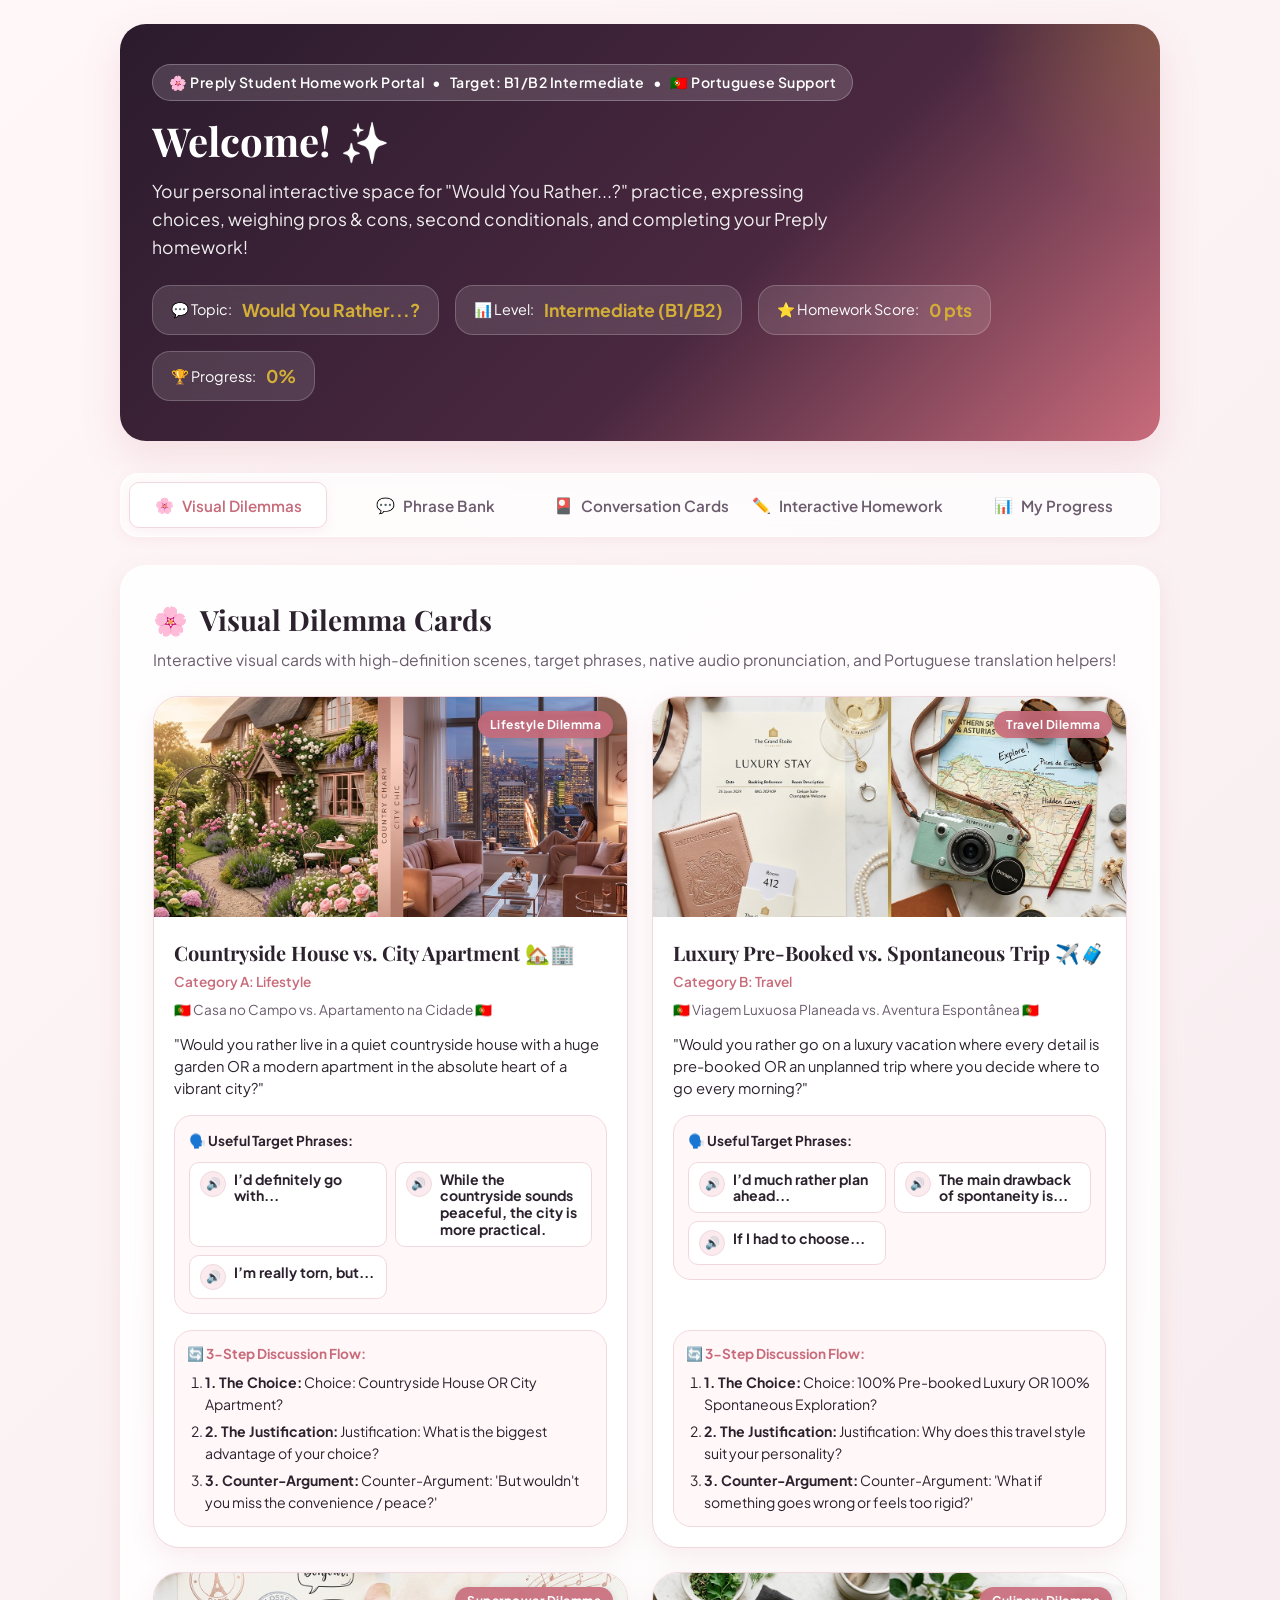
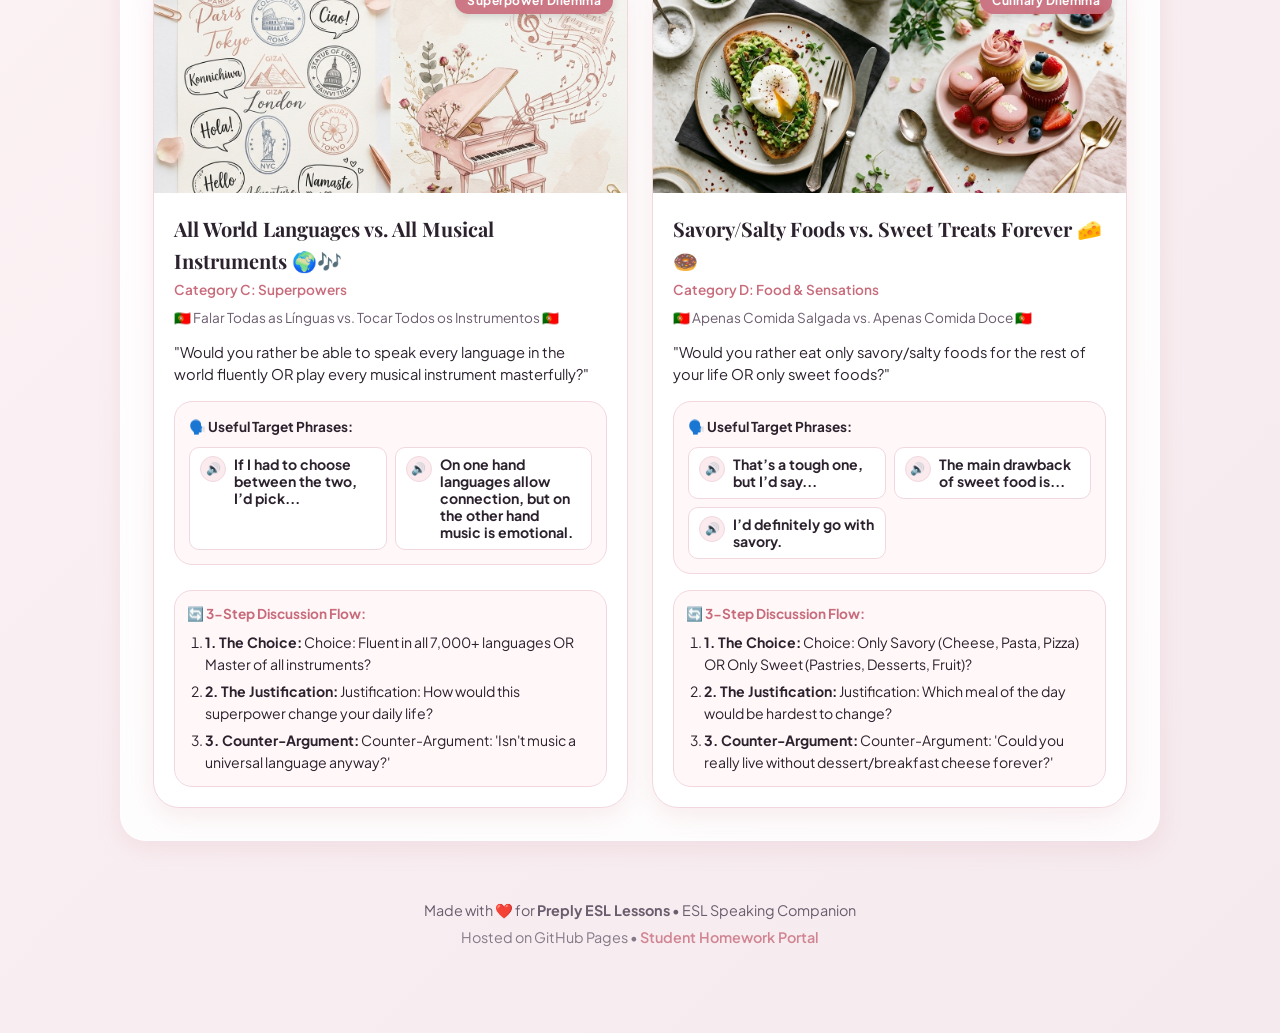
==== commit b04ff657: "Make application student-generic for temporary sharing" ====
--- a/student_homework.html
+++ b/student_homework.html
@@ -3,8 +3,8 @@
 <head>
   <meta charset="UTF-8">
   <meta name="viewport" content="width=device-width, initial-scale=1.0">
-  <title>Gabriela's Preply ESL Homework Portal 🌸</title>
-  <meta name="description" content="Gabriela's student homework and practice portal for 'Would You Rather...?' speaking practice, second conditionals, and Preply assignments.">
+  <title>Preply ESL Homework Portal 🌸</title>
+  <meta name="description" content="Student homework and practice portal for 'Would You Rather...?' speaking practice, second conditionals, and Preply assignments.">
   
   <!-- Google Fonts -->
   <link rel="preconnect" href="https://fonts.googleapis.com">
@@ -21,14 +21,14 @@
     <!-- Hero Header Banner -->
     <header class="hero-header">
       <div class="hero-badge">
-        <span>🌸 Gabriela's Preply Student Portal</span>
+        <span>🌸 Preply Student Homework Portal</span>
         <span>•</span>
         <span>Target: B1/B2 Intermediate</span>
         <span>•</span>
         <span>🇵🇹 Portuguese Support</span>
       </div>
 
-      <h1 class="hero-title">Welcome, Gabriela! ✨</h1>
+      <h1 class="hero-title">Welcome! ✨</h1>
       <p class="hero-subtitle">
         Your personal interactive space for "Would You Rather...?" practice, expressing choices, weighing pros & cons, second conditionals, and completing your Preply homework!
       </p>
@@ -149,7 +149,7 @@
         <div class="card-section">
           <div class="section-header">
             <div>
-              <h2 class="section-title"><span>📊</span> Gabriela's Progress & Preply Exporter</h2>
+              <h2 class="section-title"><span>📊</span> Homework Progress & Preply Exporter</h2>
               <p class="section-desc">Review your completed homework score, download your report file, and upload it to your teacher on Preply!</p>
             </div>
           </div>
@@ -216,7 +216,7 @@
                   <div class="step-num">Step 3</div>
                   <div class="step-icon">📎</div>
                   <div class="step-title">Attach Document</div>
-                  <div class="step-desc">Click the paperclip or plus icon <strong>(📎)</strong> next to the message box and select your downloaded file (<code>Gabriela_WouldYouRather_Homework.txt</code>).</div>
+                  <div class="step-desc">Click the paperclip or plus icon <strong>(📎)</strong> next to the message box and select your downloaded file (<code>WouldYouRather_Homework.txt</code>).</div>
                 </div>
 
                 <div class="preply-step-item">
@@ -236,7 +236,7 @@
 
     <!-- Footer -->
     <footer class="footer">
-      <p>Made with ❤️ for <strong>Gabriela's Preply Lessons</strong> • ESL Speaking Companion</p>
+      <p>Made with ❤️ for <strong>Preply ESL Lessons</strong> • ESL Speaking Companion</p>
       <p style="margin-top: 4px; opacity: 0.8;">Hosted on GitHub Pages • <a href="student_homework.html">Student Homework Portal</a></p>
     </footer>
 
--- a/styles.css
+++ b/styles.css
@@ -1,5 +1,5 @@
 /* ==========================================================================
-   Gabriela's London ESL Homework Hub - Modern Feminine Aesthetic Design System
+   Preply London ESL Homework Hub - Modern Feminine Aesthetic Design System
    ========================================================================== */
 
 @import url('https://fonts.googleapis.com/css2?family=Playfair+Display:ital,wght@0,600;0,700;1,400&family=Plus+Jakarta+Sans:wght@400;500;600;700&display=swap');
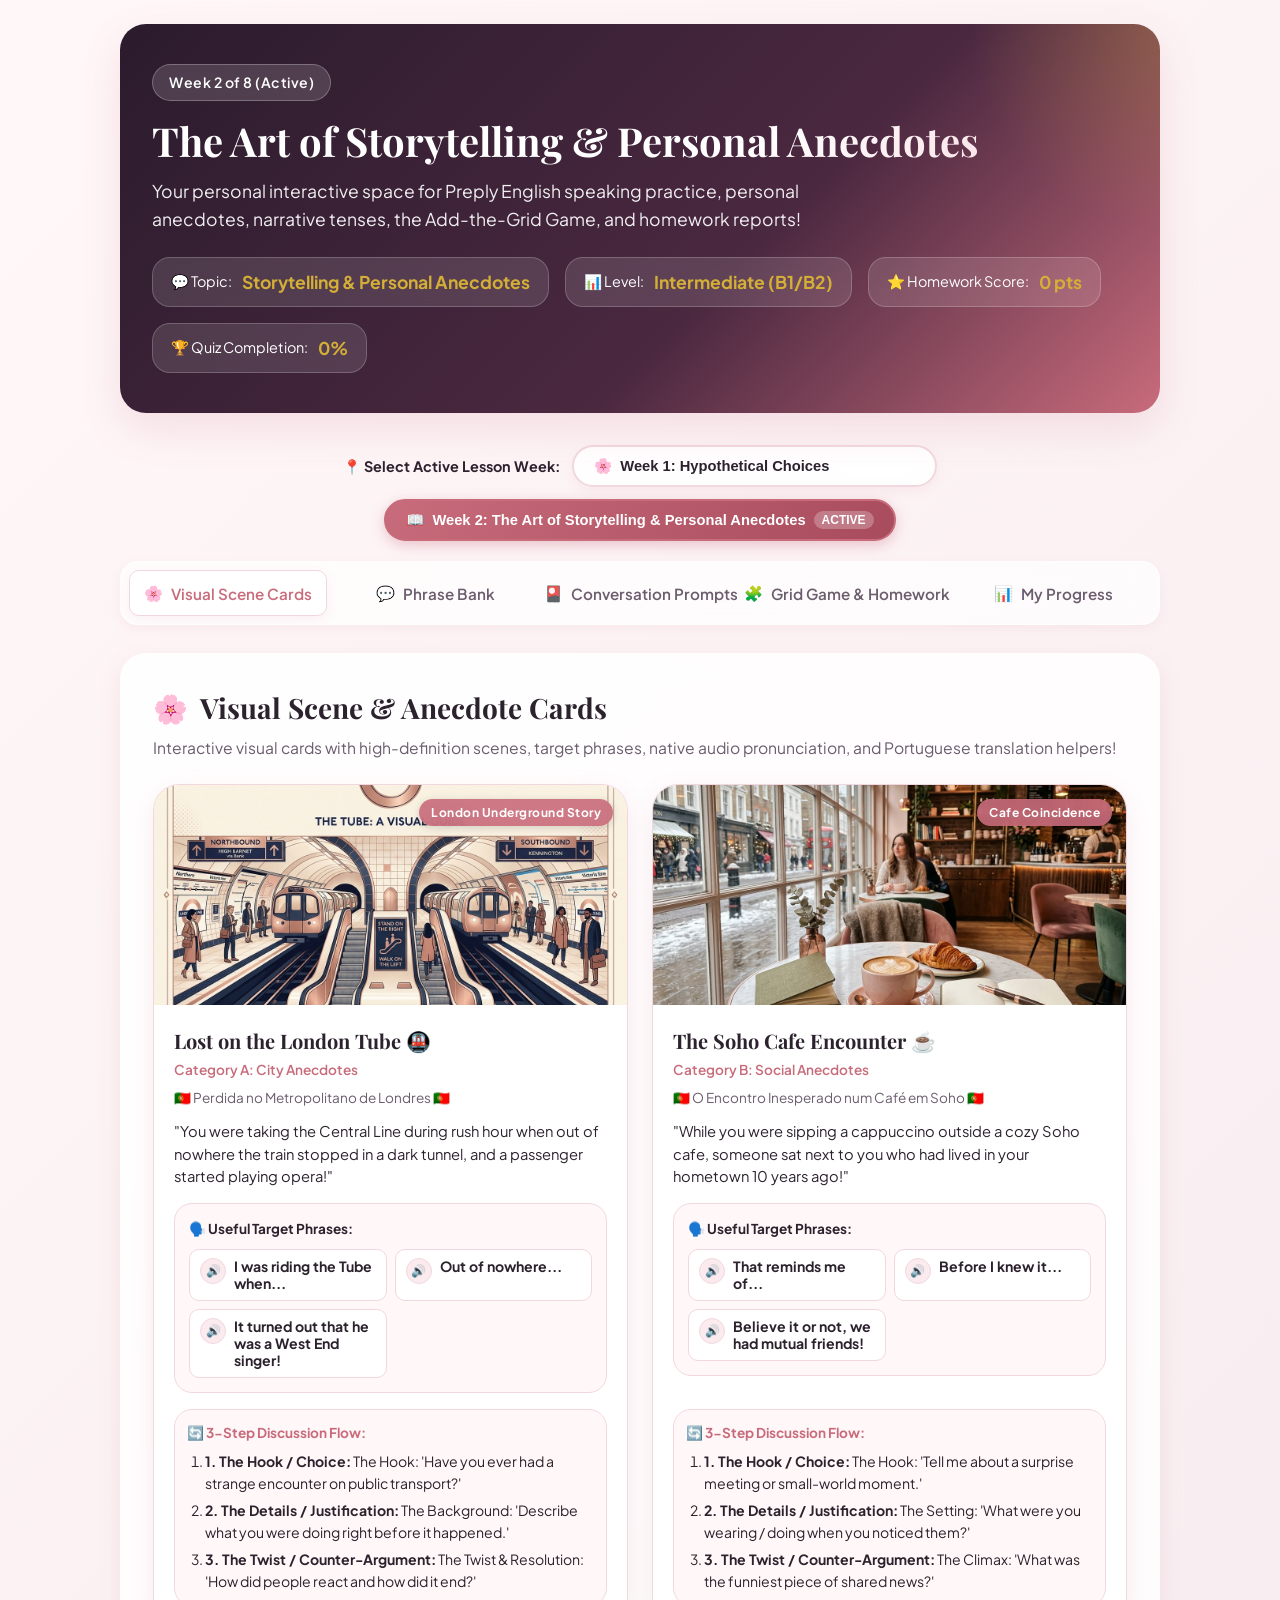
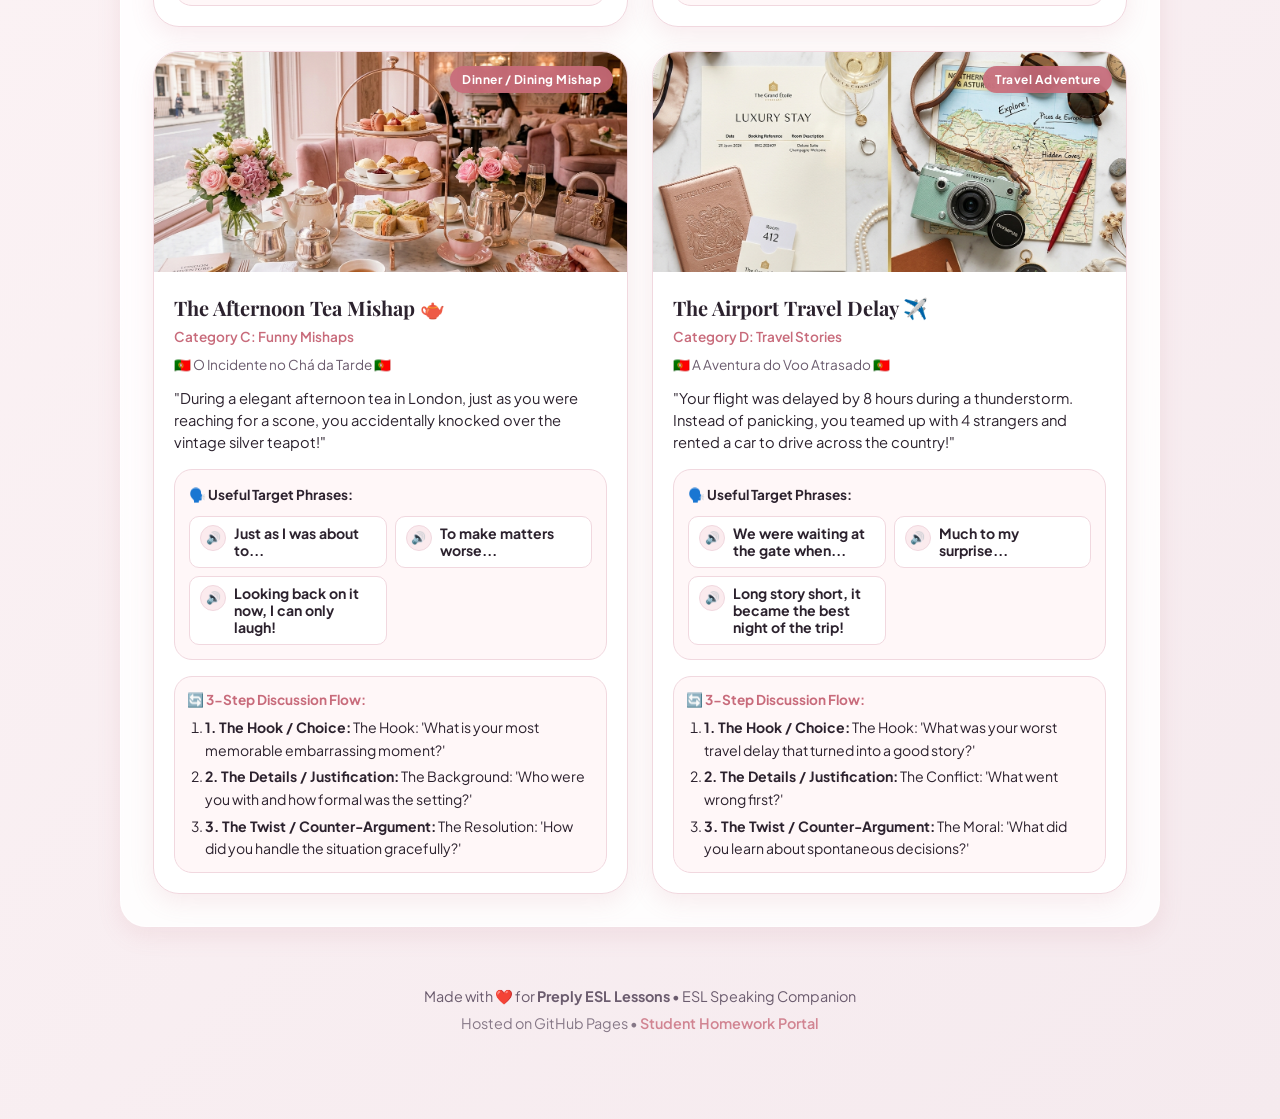
==== commit d9675bb0: "Add Week 2: Storytelling & Personal Anecdotes lesson, Tutor Plan, and Add-The-Grid Game" ====
--- a/student_homework.html
+++ b/student_homework.html
@@ -20,7 +20,7 @@
     
     <!-- Hero Header Banner -->
     <header class="hero-header">
-      <div class="hero-badge">
+      <div class="hero-badge" id="hero-active-week-badge">
         <span>🌸 Preply Student Homework Portal</span>
         <span>•</span>
         <span>Target: B1/B2 Intermediate</span>
@@ -28,15 +28,15 @@
         <span>🇵🇹 Portuguese Support</span>
       </div>
 
-      <h1 class="hero-title">Welcome! ✨</h1>
+      <h1 class="hero-title" id="hero-topic-title">The Art of Storytelling & Personal Anecdotes ✨</h1>
       <p class="hero-subtitle">
-        Your personal interactive space for "Would You Rather...?" practice, expressing choices, weighing pros & cons, second conditionals, and completing your Preply homework!
+        Your personal interactive space for Preply English speaking practice, personal anecdotes, narrative tenses, the Add-the-Grid Game, and homework reports!
       </p>
       
       <div class="hero-stats-row">
         <div class="stat-pill">
           <span>💬 Topic:</span>
-          <strong>Would You Rather...?</strong>
+          <strong>Storytelling & Personal Anecdotes</strong>
         </div>
         <div class="stat-pill">
           <span>📊 Level:</span>
@@ -47,25 +47,28 @@
           <strong id="header-score-val">0 pts</strong>
         </div>
         <div class="stat-pill">
-          <span>🏆 Progress:</span>
+          <span>🏆 Quiz Completion:</span>
           <strong id="header-progress-val">0%</strong>
         </div>
       </div>
     </header>
 
-    <!-- Navigation Tabs (Student Version - No Teacher Notes) -->
+    <!-- Week Switcher Controller -->
+    <div id="week-switcher-container"></div>
+
+    <!-- Navigation Tabs (Student Version) -->
     <nav class="nav-tabs" id="main-nav-tabs" role="tablist">
       <button class="tab-btn active" data-tab="visuals" role="tab">
-        <span>🌸</span> Visual Dilemmas
+        <span>🌸</span> Visual Scene Cards
       </button>
       <button class="tab-btn" data-tab="phrases" role="tab">
         <span>💬</span> Phrase Bank
       </button>
       <button class="tab-btn" data-tab="cards" role="tab">
-        <span>🎴</span> Conversation Cards
+        <span>🎴</span> Conversation Prompts
       </button>
       <button class="tab-btn" data-tab="quizzes" role="tab">
-        <span>✏️</span> Interactive Homework
+        <span>🧩</span> Grid Game & Homework
       </button>
       <button class="tab-btn" data-tab="progress" role="tab">
         <span>📊</span> My Progress
@@ -80,7 +83,7 @@
         <div class="card-section">
           <div class="section-header">
             <div>
-              <h2 class="section-title"><span>🌸</span> Visual Dilemma Cards</h2>
+              <h2 class="section-title"><span>🌸</span> Visual Scene & Anecdote Cards</h2>
               <p class="section-desc">Interactive visual cards with high-definition scenes, target phrases, native audio pronunciation, and Portuguese translation helpers!</p>
             </div>
           </div>
@@ -97,7 +100,7 @@
           <div class="section-header">
             <div>
               <h2 class="section-title"><span>💬</span> Phrase Bank & Natural Expressions</h2>
-              <p class="section-desc">Master natural phrases for expressing choices, weighing pros & cons, and hesitating politely. Click the speaker icon to listen to British audio pronunciation!</p>
+              <p class="section-desc">Master natural phrases for story hooks, building tension, dramatic pauses, and reflecting. Click the speaker icon to listen to British audio pronunciation!</p>
             </div>
           </div>
 
@@ -112,8 +115,8 @@
         <div class="card-section">
           <div class="section-header">
             <div>
-              <h2 class="section-title"><span>🎴</span> "Would You Rather...?" Conversation Cards</h2>
-              <p class="section-desc">10 interactive dilemma cards across Lifestyle, Travel, Superpowers, and Food. Click your preferred option to practice justifying your choices!</p>
+              <h2 class="section-title"><span>🎴</span> Storytelling & Anecdote Prompt Cards</h2>
+              <p class="section-desc">10 interactive prompt cards across funny mishaps, travel twists, coincidences, and surprises. Click your preferred story option to practice!</p>
             </div>
           </div>
 
@@ -128,13 +131,20 @@
         </div>
       </section>
 
-      <!-- TAB 4: INTERACTIVE HOMEWORK QUIZZES -->
+      <!-- TAB 4: INTERACTIVE HOMEWORK & ADD THE GRID GAME -->
       <section id="tab-quizzes" class="tab-content" role="tabpanel">
         <div class="card-section">
-          <div class="section-header">
-            <div>
-              <h2 class="section-title"><span>✏️</span> Preply Homework & Grammar Practice</h2>
-              <p class="section-desc">Complete these exercises to practice second conditionals ("If I had to choose... I would pick...") and functional expressions. Your score saves automatically!</p>
+          
+          <!-- Main Grid Game Container -->
+          <div id="grid-game-container">
+            <!-- Rendered dynamically by JS -->
+          </div>
+
+          <!-- Additional Quizzes -->
+          <div class="section-header" style="margin-top: 36px;">
+            <div>
+              <h2 class="section-title"><span>✏️</span> Grammar & Narrative Tenses Exercises</h2>
+              <p class="section-desc">Complete these auto-graded practice questions to test past simple, past continuous, past perfect, and storytelling transition connectors!</p>
             </div>
           </div>
 
--- a/styles.css
+++ b/styles.css
@@ -1519,5 +1519,478 @@
   margin-top: auto;
 }
 
-
-
+/* ==========================================================================
+   Week Switcher Pill Navigation
+   ========================================================================== */
+.week-switcher-container {
+  display: flex;
+  justify-content: center;
+  align-items: center;
+  gap: 12px;
+  margin: 20px 0;
+  flex-wrap: wrap;
+}
+
+.week-pill-btn {
+  display: inline-flex;
+  align-items: center;
+  gap: 8px;
+  padding: 10px 20px;
+  border-radius: var(--radius-full);
+  background: rgba(255, 255, 255, 0.9);
+  border: 2px solid var(--border-color);
+  color: var(--text-dark);
+  font-weight: 600;
+  font-size: 0.92rem;
+  cursor: pointer;
+  transition: var(--transition);
+  box-shadow: var(--shadow-sm);
+  text-decoration: none;
+}
+
+.week-pill-btn:hover {
+  border-color: var(--primary);
+  color: var(--primary);
+  transform: translateY(-2px);
+}
+
+.week-pill-btn.active {
+  background: linear-gradient(135deg, var(--primary) 0%, #a84b5c 100%);
+  color: #ffffff;
+  border-color: var(--primary);
+  box-shadow: 0 4px 14px rgba(200, 107, 123, 0.35);
+}
+
+.week-pill-badge {
+  background: rgba(255, 255, 255, 0.25);
+  color: #fff;
+  font-size: 0.75rem;
+  padding: 2px 8px;
+  border-radius: 12px;
+  font-weight: 700;
+}
+
+/* ==========================================================================
+   THE ADD THE GRID GAME - STYLING MATRIX
+   ========================================================================== */
+.grid-game-wrapper {
+  background: linear-gradient(135deg, #ffffff 0%, #fff7f8 100%);
+  border: 2px solid var(--border-hover);
+  border-radius: var(--radius-lg);
+  padding: 28px 24px;
+  box-shadow: var(--shadow-lg);
+  margin-top: 16px;
+  position: relative;
+  overflow: hidden;
+}
+
+.grid-game-header {
+  display: flex;
+  justify-content: space-between;
+  align-items: flex-start;
+  flex-wrap: wrap;
+  gap: 16px;
+  margin-bottom: 24px;
+  padding-bottom: 18px;
+  border-bottom: 2px dashed var(--border-color);
+}
+
+.grid-game-title-group h3 {
+  font-size: 1.5rem;
+  color: var(--primary);
+  display: flex;
+  align-items: center;
+  gap: 10px;
+}
+
+.grid-game-subtitle {
+  font-size: 0.92rem;
+  color: var(--text-muted);
+  margin-top: 4px;
+  max-width: 650px;
+}
+
+.grid-score-card {
+  background: linear-gradient(135deg, #2b1b2d 0%, #4a2840 100%);
+  color: #fff;
+  padding: 12px 20px;
+  border-radius: var(--radius-md);
+  display: flex;
+  flex-direction: column;
+  align-items: center;
+  box-shadow: 0 4px 14px rgba(43, 27, 45, 0.25);
+  min-width: 140px;
+}
+
+.grid-score-val {
+  font-size: 1.6rem;
+  font-weight: 700;
+  color: var(--accent-gold);
+}
+
+/* Matrix Column Headers */
+.grid-matrix-header-row {
+  display: grid;
+  grid-template-columns: repeat(4, 1fr);
+  gap: 12px;
+  margin-bottom: 12px;
+}
+
+.grid-col-header {
+  background: var(--primary-light);
+  border: 1px solid var(--border-color);
+  border-radius: var(--radius-sm);
+  padding: 8px 12px;
+  text-align: center;
+  font-weight: 700;
+  font-size: 0.85rem;
+  color: var(--primary);
+  display: flex;
+  flex-direction: column;
+  align-items: center;
+  justify-content: center;
+}
+
+.grid-col-header span.pt-sub {
+  font-size: 0.75rem;
+  font-weight: 400;
+  color: var(--text-muted);
+}
+
+/* Main 4x4 Grid Board */
+.grid-matrix-board {
+  display: flex;
+  flex-direction: column;
+  gap: 14px;
+  margin-bottom: 28px;
+}
+
+.grid-matrix-row {
+  display: grid;
+  grid-template-columns: repeat(4, 1fr);
+  gap: 12px;
+  padding: 10px;
+  border-radius: var(--radius-md);
+  background: rgba(251, 235, 238, 0.3);
+  border: 2px dashed rgba(200, 107, 123, 0.2);
+  transition: var(--transition);
+  position: relative;
+}
+
+.grid-matrix-row.row-completed {
+  background: linear-gradient(135deg, rgba(232, 245, 233, 0.7) 0%, rgba(212, 175, 55, 0.15) 100%);
+  border: 2px solid var(--accent-gold);
+  box-shadow: 0 0 16px rgba(212, 175, 55, 0.3);
+  animation: rowGlowPulse 1.8s ease-in-out infinite alternate;
+}
+
+@keyframes rowGlowPulse {
+  0% { box-shadow: 0 0 8px rgba(212, 175, 55, 0.2); }
+  100% { box-shadow: 0 0 20px rgba(212, 175, 55, 0.5); }
+}
+
+.row-combo-badge {
+  position: absolute;
+  top: -10px;
+  right: 16px;
+  background: var(--accent-gold);
+  color: #2b1b2d;
+  font-weight: 700;
+  font-size: 0.75rem;
+  padding: 2px 10px;
+  border-radius: var(--radius-full);
+  box-shadow: 0 2px 8px rgba(212, 175, 55, 0.4);
+  z-index: 2;
+  display: flex;
+  align-items: center;
+  gap: 4px;
+}
+
+/* Individual Grid Board Slot */
+.grid-slot {
+  min-height: 110px;
+  background: #ffffff;
+  border: 2px dashed var(--border-color);
+  border-radius: var(--radius-sm);
+  padding: 12px;
+  display: flex;
+  flex-direction: column;
+  align-items: center;
+  justify-content: center;
+  text-align: center;
+  transition: var(--transition);
+  position: relative;
+  cursor: pointer;
+}
+
+.grid-slot:hover {
+  border-color: var(--primary);
+  background: var(--primary-light);
+}
+
+.grid-slot.empty .slot-placeholder {
+  color: var(--text-light);
+  font-size: 0.8rem;
+  font-weight: 500;
+  display: flex;
+  flex-direction: column;
+  align-items: center;
+  gap: 4px;
+}
+
+.grid-slot.filled {
+  border-style: solid;
+  border-color: var(--primary);
+  background: #ffffff;
+  box-shadow: var(--shadow-sm);
+}
+
+.grid-slot.filled.correct {
+  border-color: var(--success);
+  background: #f4fbf5;
+}
+
+.grid-slot-stage-tag {
+  font-size: 0.7rem;
+  font-weight: 700;
+  color: var(--primary);
+  text-transform: uppercase;
+  letter-spacing: 0.5px;
+  margin-bottom: 4px;
+}
+
+.grid-slot-text {
+  font-size: 0.85rem;
+  color: var(--text-dark);
+  font-weight: 600;
+  line-height: 1.3;
+  margin-bottom: 6px;
+}
+
+.grid-slot-pt {
+  font-size: 0.75rem;
+  color: var(--text-muted);
+  font-style: italic;
+}
+
+.grid-slot-actions {
+  display: flex;
+  gap: 6px;
+  margin-top: 6px;
+  align-items: center;
+}
+
+/* Deck of Available Tiles */
+.grid-deck-container {
+  background: var(--bg-gradient-start);
+  border: 1px solid var(--border-color);
+  border-radius: var(--radius-md);
+  padding: 20px;
+}
+
+.grid-deck-header {
+  font-weight: 700;
+  font-size: 1rem;
+  color: var(--text-dark);
+  margin-bottom: 14px;
+  display: flex;
+  justify-content: space-between;
+  align-items: center;
+}
+
+.grid-deck-grid {
+  display: grid;
+  grid-template-columns: repeat(auto-fill, minmax(220px, 1fr));
+  gap: 12px;
+}
+
+.deck-tile {
+  background: #ffffff;
+  border: 2px solid var(--border-color);
+  border-radius: var(--radius-sm);
+  padding: 12px;
+  cursor: pointer;
+  transition: var(--transition);
+  display: flex;
+  flex-direction: column;
+  position: relative;
+  box-shadow: var(--shadow-sm);
+}
+
+.deck-tile:hover {
+  border-color: var(--primary);
+  transform: translateY(-3px);
+  box-shadow: var(--shadow-md);
+}
+
+.deck-tile.selected {
+  border-color: var(--accent-gold);
+  background: #fffdf5;
+  box-shadow: 0 0 12px rgba(212, 175, 55, 0.4);
+}
+
+.deck-tile.used {
+  opacity: 0.4;
+  pointer-events: none;
+  border-style: dashed;
+}
+
+.deck-tile-stage {
+  font-size: 0.7rem;
+  font-weight: 700;
+  color: var(--primary);
+  margin-bottom: 4px;
+}
+
+.deck-tile-prompt {
+  font-size: 0.85rem;
+  font-weight: 600;
+  color: var(--text-dark);
+  line-height: 1.3;
+}
+
+.deck-tile-pt {
+  font-size: 0.75rem;
+  color: var(--text-muted);
+  margin-top: 4px;
+}
+
+/* Tile Challenge Modal / Panel */
+.tile-challenge-modal-backdrop {
+  position: fixed;
+  top: 0;
+  left: 0;
+  width: 100vw;
+  height: 100vh;
+  background: rgba(43, 27, 45, 0.6);
+  backdrop-filter: blur(4px);
+  z-index: 999;
+  display: flex;
+  align-items: center;
+  justify-content: center;
+  padding: 20px;
+  opacity: 0;
+  pointer-events: none;
+  transition: var(--transition);
+}
+
+.tile-challenge-modal-backdrop.active {
+  opacity: 1;
+  pointer-events: auto;
+}
+
+.tile-challenge-box {
+  background: #ffffff;
+  border-radius: var(--radius-lg);
+  max-width: 520px;
+  width: 100%;
+  padding: 28px;
+  box-shadow: var(--shadow-lg);
+  border: 2px solid var(--primary);
+  transform: translateY(20px);
+  transition: var(--transition);
+}
+
+.tile-challenge-modal-backdrop.active .tile-challenge-box {
+  transform: translateY(0);
+}
+
+.challenge-question-title {
+  font-family: 'Playfair Display', serif;
+  font-size: 1.25rem;
+  color: var(--primary);
+  margin-bottom: 12px;
+}
+
+.challenge-sentence {
+  font-size: 1rem;
+  background: var(--primary-light);
+  padding: 14px 18px;
+  border-radius: var(--radius-md);
+  margin-bottom: 18px;
+  line-height: 1.4;
+  color: var(--text-dark);
+  font-weight: 600;
+}
+
+.challenge-options-grid {
+  display: grid;
+  grid-template-columns: 1fr 1fr;
+  gap: 10px;
+  margin-bottom: 20px;
+}
+
+.challenge-option-btn {
+  background: #fff;
+  border: 2px solid var(--border-color);
+  padding: 12px 14px;
+  border-radius: var(--radius-sm);
+  font-size: 0.95rem;
+  font-weight: 600;
+  color: var(--text-dark);
+  cursor: pointer;
+  transition: var(--transition);
+  text-align: center;
+}
+
+.challenge-option-btn:hover {
+  border-color: var(--primary);
+  background: var(--primary-light);
+  color: var(--primary);
+}
+
+.challenge-feedback-msg {
+  font-size: 0.9rem;
+  font-weight: 600;
+  padding: 8px 12px;
+  border-radius: var(--radius-sm);
+  display: none;
+  margin-bottom: 14px;
+}
+
+.challenge-feedback-msg.correct {
+  display: block;
+  background: var(--success-bg);
+  color: var(--success);
+}
+
+.challenge-feedback-msg.wrong {
+  display: block;
+  background: var(--error-bg);
+  color: var(--error);
+}
+
+/* Victory / Game Finished Banner */
+.grid-victory-banner {
+  background: linear-gradient(135deg, #2b1b2d 0%, #5a2e4c 100%);
+  color: #fff;
+  border-radius: var(--radius-md);
+  padding: 24px;
+  text-align: center;
+  margin-top: 24px;
+  border: 2px solid var(--accent-gold);
+  box-shadow: 0 8px 24px rgba(212, 175, 55, 0.3);
+  display: none;
+}
+
+.grid-victory-banner.active {
+  display: block;
+  animation: fadeInVictory 0.5s cubic-bezier(0.4, 0, 0.2, 1);
+}
+
+@keyframes fadeInVictory {
+  from { opacity: 0; transform: scale(0.95); }
+  to { opacity: 1; transform: scale(1); }
+}
+
+@media (max-width: 768px) {
+  .grid-matrix-header-row {
+    display: none;
+  }
+  .grid-matrix-row {
+    grid-template-columns: 1fr 1fr;
+  }
+  .challenge-options-grid {
+    grid-template-columns: 1fr;
+  }
+}
